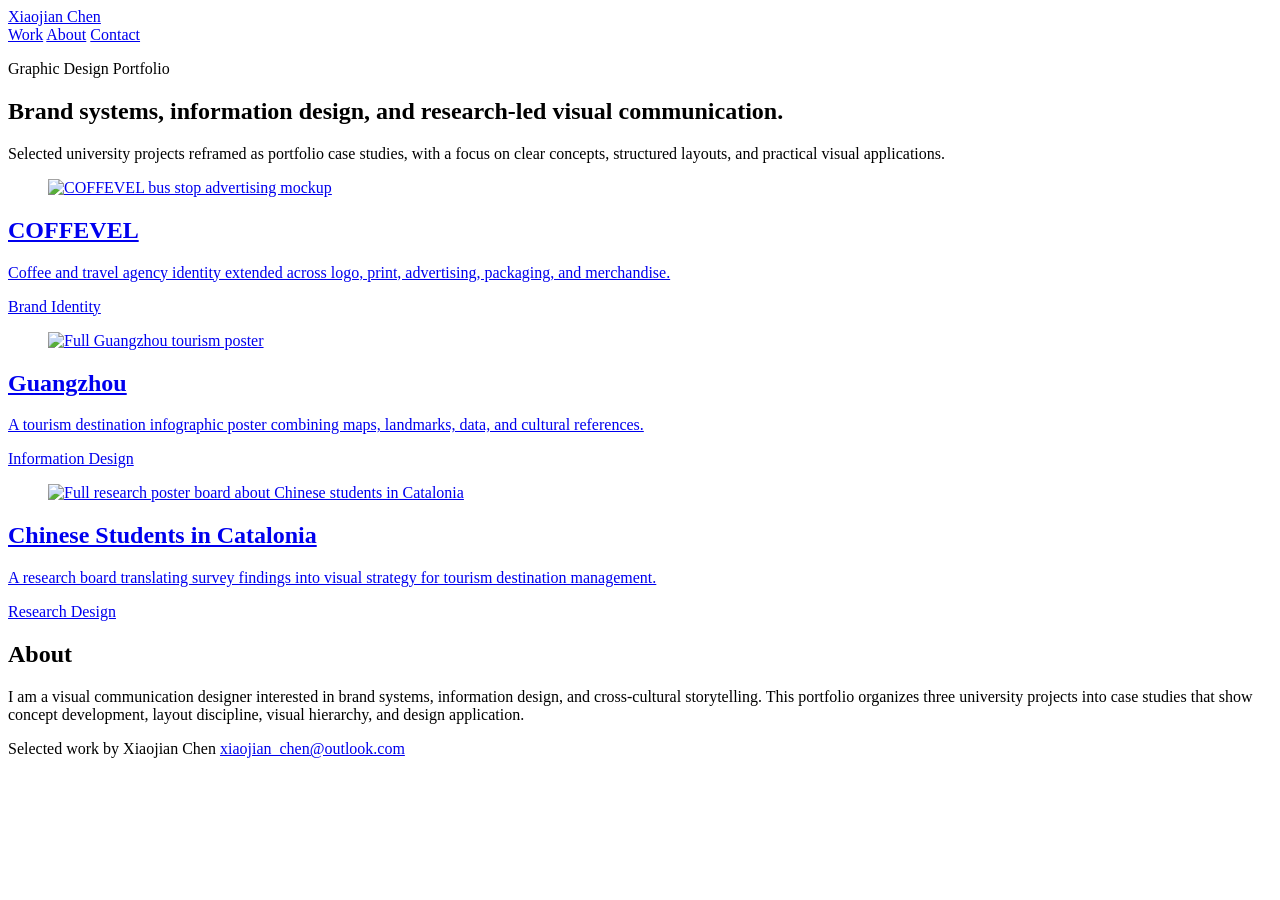
==== index.html @ 91327b77 "Add portfolio website files" ====
<!doctype html>
<html lang="en">
  <head>
    <meta charset="utf-8">
    <meta name="viewport" content="width=device-width, initial-scale=1">
    <title>Xiaojian Chen - Graphic Design Portfolio</title>
    <meta name="description" content="Selected graphic design work by Xiaojian Chen: brand identity, infographic design, and research-based information design.">
    <link rel="icon" href="favicon.svg" type="image/svg+xml">
    <link rel="stylesheet" href="styles.css">
  </head>
  <body>
    <header class="site-header">
      <a class="brand" href="index.html">Xiaojian Chen</a>
      <nav class="nav" aria-label="Main navigation">
        <a href="#work">Work</a>
        <a href="#about">About</a>
        <a href="mailto:xiaojian_chen@outlook.com">Contact</a>
      </nav>
    </header>

    <main class="page">
      <section class="home-hero">
        <p class="eyebrow">Graphic Design Portfolio</p>
        <h1>Brand systems, information design, and research-led visual communication.</h1>
        <p>Selected university projects reframed as portfolio case studies, with a focus on clear concepts, structured layouts, and practical visual applications.</p>
      </section>

      <section class="project-grid" id="work" aria-label="Selected projects">
        <a class="project-card" href="projects/coffevel.html">
          <figure>
            <img src="assets/coffevel/bus-ad.jpg" alt="COFFEVEL bus stop advertising mockup">
          </figure>
          <div class="project-card-content">
            <h2>COFFEVEL</h2>
            <p>Coffee and travel agency identity extended across logo, print, advertising, packaging, and merchandise.</p>
            <span class="tag">Brand Identity</span>
          </div>
        </a>

        <a class="project-card" href="projects/guangzhou.html">
          <figure class="poster-thumb">
            <img src="assets/guangzhou/full-poster.jpg" alt="Full Guangzhou tourism poster">
          </figure>
          <div class="project-card-content">
            <h2>Guangzhou</h2>
            <p>A tourism destination infographic poster combining maps, landmarks, data, and cultural references.</p>
            <span class="tag">Information Design</span>
          </div>
        </a>

        <a class="project-card" href="projects/tfg.html">
          <figure class="poster-thumb">
            <img src="assets/tfg/full-board.jpg" alt="Full research poster board about Chinese students in Catalonia">
          </figure>
          <div class="project-card-content">
            <h2>Chinese Students in Catalonia</h2>
            <p>A research board translating survey findings into visual strategy for tourism destination management.</p>
            <span class="tag">Research Design</span>
          </div>
        </a>
      </section>

      <section class="about-band" id="about">
        <div class="about-inner">
          <h2>About</h2>
          <p>I am a visual communication designer interested in brand systems, information design, and cross-cultural storytelling. This portfolio organizes three university projects into case studies that show concept development, layout discipline, visual hierarchy, and design application.</p>
        </div>
      </section>
    </main>

    <footer class="site-footer">
      <div class="footer-inner">
        <span>Selected work by Xiaojian Chen</span>
        <a href="mailto:xiaojian_chen@outlook.com">xiaojian_chen@outlook.com</a>
      </div>
    </footer>
  </body>
</html>
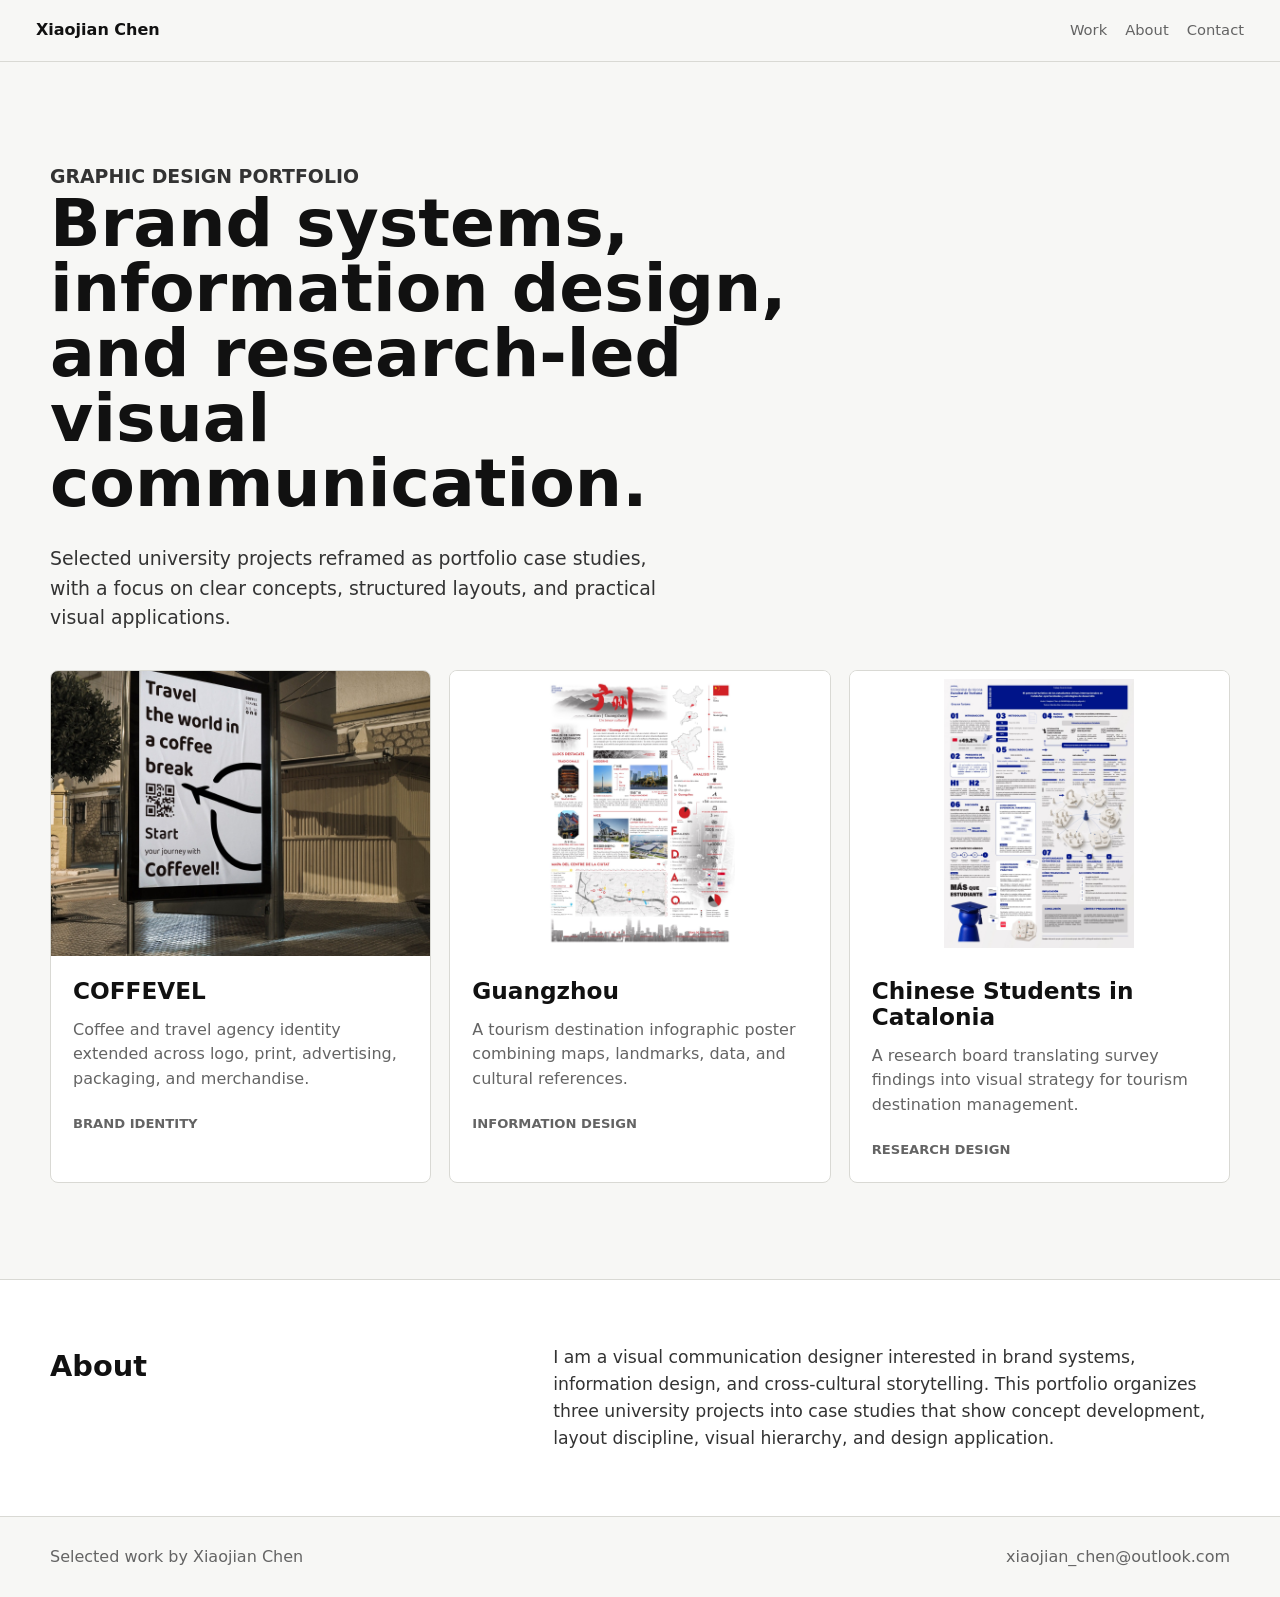
==== commit 0b9565cf: "Point root pages to uploaded asset folder" ====
--- a/index.html
+++ b/index.html
@@ -28,7 +28,7 @@
       <section class="project-grid" id="work" aria-label="Selected projects">
         <a class="project-card" href="projects/coffevel.html">
           <figure>
-            <img src="assets/coffevel/bus-ad.jpg" alt="COFFEVEL bus stop advertising mockup">
+            <img src="00_PORTFOLIO_READY/90_Website/assets/coffevel/bus-ad.jpg" alt="COFFEVEL bus stop advertising mockup">
           </figure>
           <div class="project-card-content">
             <h2>COFFEVEL</h2>
@@ -39,7 +39,7 @@
 
         <a class="project-card" href="projects/guangzhou.html">
           <figure class="poster-thumb">
-            <img src="assets/guangzhou/full-poster.jpg" alt="Full Guangzhou tourism poster">
+            <img src="00_PORTFOLIO_READY/90_Website/assets/guangzhou/full-poster.jpg" alt="Full Guangzhou tourism poster">
           </figure>
           <div class="project-card-content">
             <h2>Guangzhou</h2>
@@ -50,7 +50,7 @@
 
         <a class="project-card" href="projects/tfg.html">
           <figure class="poster-thumb">
-            <img src="assets/tfg/full-board.jpg" alt="Full research poster board about Chinese students in Catalonia">
+            <img src="00_PORTFOLIO_READY/90_Website/assets/tfg/full-board.jpg" alt="Full research poster board about Chinese students in Catalonia">
           </figure>
           <div class="project-card-content">
             <h2>Chinese Students in Catalonia</h2>
--- a/styles.css
+++ b/styles.css
@@ -0,0 +1,128 @@
+:root {
+  --ink: #111111;
+  --muted: #646464;
+  --line: #d9d9d4;
+  --paper: #f7f7f5;
+  --white: #ffffff;
+  --coffee: #5b3a22;
+  --red: #cf202d;
+  --blue: #071e91;
+  --max: 1180px;
+}
+
+* { box-sizing: border-box; }
+html { scroll-behavior: smooth; }
+body {
+  margin: 0;
+  background: var(--paper);
+  color: var(--ink);
+  font-family: Inter, ui-sans-serif, system-ui, -apple-system, BlinkMacSystemFont, "Segoe UI", sans-serif;
+  font-size: 16px;
+  line-height: 1.55;
+  letter-spacing: 0;
+}
+img { display: block; width: 100%; height: auto; }
+a { color: inherit; text-decoration: none; }
+.site-header {
+  position: sticky;
+  top: 0;
+  z-index: 20;
+  display: flex;
+  align-items: center;
+  justify-content: space-between;
+  gap: 24px;
+  padding: 18px 36px;
+  border-bottom: 1px solid var(--line);
+  background: rgba(247, 247, 245, 0.94);
+  backdrop-filter: blur(14px);
+}
+.brand { font-weight: 760; font-size: 1rem; }
+.nav { display: flex; align-items: center; gap: 18px; color: var(--muted); font-size: 0.92rem; }
+.nav a:hover, .brand:hover { color: var(--ink); }
+.page { min-height: 100vh; }
+.home-hero { width: min(var(--max), calc(100% - 48px)); margin: 0 auto; padding: 72px 0 38px; }
+.eyebrow { margin: 0 0 18px; color: var(--muted); font-size: 0.84rem; font-weight: 720; text-transform: uppercase; }
+.home-hero h1 { max-width: 780px; margin: 0; font-size: 4.15rem; line-height: 0.98; font-weight: 820; }
+.home-hero p { max-width: 620px; margin: 28px 0 0; color: #333333; font-size: 1.18rem; }
+.project-grid { display: grid; grid-template-columns: repeat(3, minmax(0, 1fr)); gap: 18px; width: min(var(--max), calc(100% - 48px)); margin: 0 auto 96px; }
+.project-card { display: flex; min-height: 100%; flex-direction: column; overflow: hidden; border: 1px solid var(--line); border-radius: 8px; background: var(--white); }
+.project-card:hover img { transform: scale(1.025); }
+.project-card figure { margin: 0; overflow: hidden; background: #eeeeea; aspect-ratio: 4 / 3; }
+.project-card figure.poster-thumb { background: var(--white); }
+.project-card img { height: 100%; object-fit: cover; transition: transform 280ms ease; }
+.project-card figure.poster-thumb img { padding: 8px; object-fit: contain; }
+.project-card-content { display: flex; min-height: 176px; flex-direction: column; padding: 22px; }
+.project-card h2 { margin: 0; font-size: 1.45rem; line-height: 1.12; }
+.project-card p { margin: 14px 0 0; color: var(--muted); }
+.tag { display: inline-flex; width: fit-content; margin-top: auto; padding-top: 22px; color: var(--muted); font-size: 0.82rem; font-weight: 720; text-transform: uppercase; }
+.about-band { border-top: 1px solid var(--line); background: var(--white); }
+.about-inner { display: grid; grid-template-columns: 0.8fr 1.2fr; gap: 52px; width: min(var(--max), calc(100% - 48px)); margin: 0 auto; padding: 64px 0; }
+.about-inner h2 { margin: 0; font-size: 1.8rem; }
+.about-inner p { margin: 0; color: #333333; font-size: 1.08rem; }
+.project-hero { position: relative; min-height: 78vh; display: flex; align-items: flex-end; overflow: hidden; background: #111111; }
+.simple-project-hero { width: min(var(--max), calc(100% - 48px)); margin: 0 auto; padding: 78px 0 44px; }
+.simple-project-hero h1 { max-width: 920px; margin: 0; font-size: 4.4rem; line-height: 0.96; font-weight: 830; }
+.simple-project-hero p:not(.eyebrow) { max-width: 700px; margin: 24px 0 0; color: #333333; font-size: 1.14rem; }
+.project-hero img { position: absolute; inset: 0; height: 100%; object-fit: cover; opacity: 0.7; }
+.project-hero::after { content: ""; position: absolute; inset: 0; background: linear-gradient(180deg, rgba(0, 0, 0, 0.12), rgba(0, 0, 0, 0.72)); }
+.project-hero-content { position: relative; z-index: 2; width: min(var(--max), calc(100% - 48px)); margin: 0 auto; padding: 0 0 72px; color: var(--white); }
+.project-hero-content h1 { max-width: 900px; margin: 0; font-size: 4.4rem; line-height: 0.96; font-weight: 830; }
+.project-hero-content p { max-width: 640px; margin: 22px 0 0; font-size: 1.14rem; color: rgba(255, 255, 255, 0.86); }
+.meta-band { border-bottom: 1px solid var(--line); background: var(--white); }
+.meta-grid { display: grid; grid-template-columns: repeat(4, minmax(0, 1fr)); gap: 28px; width: min(var(--max), calc(100% - 48px)); margin: 0 auto; padding: 28px 0; }
+.meta-label { margin: 0 0 4px; color: var(--muted); font-size: 0.78rem; font-weight: 760; text-transform: uppercase; }
+.meta-grid p { margin: 0; font-weight: 680; }
+.section { width: min(var(--max), calc(100% - 48px)); margin: 0 auto; padding: 76px 0; }
+.section + .section { border-top: 1px solid var(--line); }
+.section-kicker { margin: 0 0 14px; color: var(--muted); font-size: 0.82rem; font-weight: 760; text-transform: uppercase; }
+.section h2 { max-width: 760px; margin: 0; font-size: 2.7rem; line-height: 1.04; }
+.section-text { max-width: 660px; margin: 22px 0 0; color: #333333; font-size: 1.08rem; }
+.split { display: grid; grid-template-columns: 0.82fr 1.18fr; gap: 44px; align-items: center; }
+.split.reverse { grid-template-columns: 1.18fr 0.82fr; }
+.media-frame { overflow: hidden; border: 1px solid var(--line); border-radius: 8px; background: var(--white); }
+.media-frame img { height: 100%; object-fit: cover; background: var(--white); }
+.media-frame.square { aspect-ratio: 1 / 1; }
+.media-frame.wide { aspect-ratio: 16 / 10; }
+.media-frame.tall { aspect-ratio: 4 / 5; }
+.media-frame.a4-artwork { aspect-ratio: 1100 / 1555; }
+.media-frame.a4-artwork img, .media-frame.logo-specimen img { object-fit: contain; }
+.media-frame.logo-specimen img { padding: 40px; }
+.image-grid { display: grid; grid-template-columns: repeat(2, minmax(0, 1fr)); gap: 18px; margin-top: 34px; }
+.image-grid.three { grid-template-columns: repeat(3, minmax(0, 1fr)); }
+.full-bleed-image { overflow: hidden; border: 1px solid var(--line); border-radius: 8px; background: var(--white); }
+.stacked-media { margin-top: 30px; }
+.caption { margin: 12px 0 0; color: var(--muted); font-size: 0.9rem; }
+.poster-project .simple-project-hero { padding: 74px 0 34px; }
+.poster-project .simple-project-hero p:not(.eyebrow) { max-width: 780px; }
+.poster-board { padding-top: 0; }
+.theme-coffee .accent { color: var(--coffee); }
+.theme-red .accent { color: var(--red); }
+.theme-blue .accent { color: var(--blue); }
+.next-work { border-top: 1px solid var(--line); background: var(--ink); color: var(--white); }
+.next-inner { display: flex; align-items: center; justify-content: space-between; gap: 24px; width: min(var(--max), calc(100% - 48px)); margin: 0 auto; padding: 42px 0; }
+.next-inner p { margin: 0; color: rgba(255, 255, 255, 0.64); }
+.next-inner a { font-size: 1.5rem; font-weight: 780; }
+.site-footer { border-top: 1px solid var(--line); color: var(--muted); }
+.footer-inner { display: flex; justify-content: space-between; gap: 24px; width: min(var(--max), calc(100% - 48px)); margin: 0 auto; padding: 28px 0; }
+@media (max-width: 900px) {
+  .site-header { padding: 16px 22px; }
+  .home-hero, .simple-project-hero, .project-grid, .about-inner, .project-hero-content, .meta-grid, .section, .next-inner, .footer-inner { width: min(100% - 32px, var(--max)); }
+  .home-hero { padding-top: 54px; }
+  .poster-project .simple-project-hero { padding: 56px 0 28px; }
+  .home-hero h1, .simple-project-hero h1, .project-hero-content h1 { font-size: 3rem; }
+  .project-grid, .about-inner, .split, .split.reverse, .meta-grid { grid-template-columns: 1fr; }
+  .project-grid { margin-bottom: 64px; }
+  .project-card-content { min-height: 0; }
+  .section { padding: 60px 0; }
+  .poster-board { padding-top: 0; }
+  .section h2 { font-size: 2.1rem; }
+  .image-grid, .image-grid.three { grid-template-columns: 1fr; }
+  .next-inner, .footer-inner { align-items: flex-start; flex-direction: column; }
+}
+@media (max-width: 620px) {
+  .nav { gap: 12px; font-size: 0.84rem; }
+  .home-hero h1, .simple-project-hero h1, .project-hero-content h1 { font-size: 2.4rem; }
+  .home-hero p, .simple-project-hero p:not(.eyebrow), .project-hero-content p, .section-text, .about-inner p { font-size: 1rem; }
+  .project-hero { min-height: 72vh; }
+  .project-hero-content { padding-bottom: 48px; }
+}
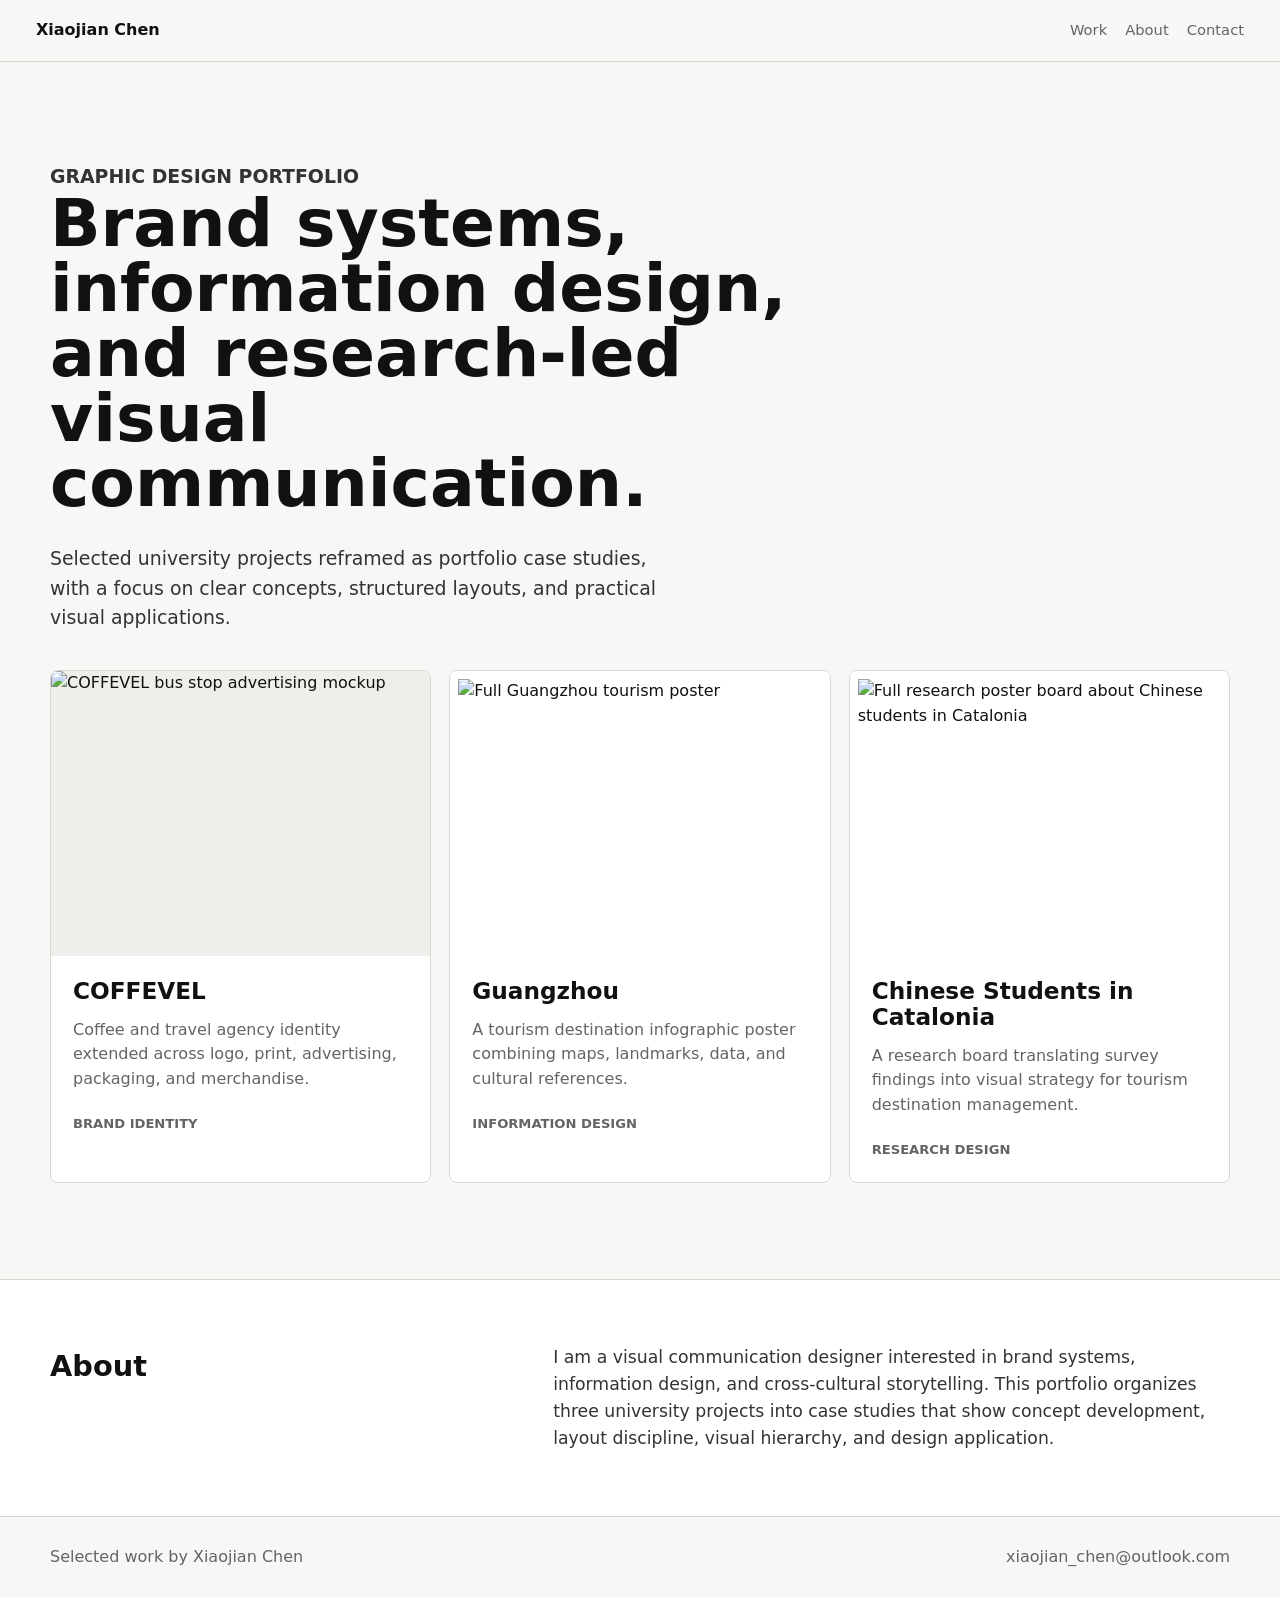
==== commit 5dff946e: "Restore root asset paths" ====
--- a/index.html
+++ b/index.html
@@ -28,7 +28,7 @@
       <section class="project-grid" id="work" aria-label="Selected projects">
         <a class="project-card" href="projects/coffevel.html">
           <figure>
-            <img src="00_PORTFOLIO_READY/90_Website/assets/coffevel/bus-ad.jpg" alt="COFFEVEL bus stop advertising mockup">
+            <img src="assets/coffevel/bus-ad.jpg" alt="COFFEVEL bus stop advertising mockup">
           </figure>
           <div class="project-card-content">
             <h2>COFFEVEL</h2>
@@ -39,7 +39,7 @@
 
         <a class="project-card" href="projects/guangzhou.html">
           <figure class="poster-thumb">
-            <img src="00_PORTFOLIO_READY/90_Website/assets/guangzhou/full-poster.jpg" alt="Full Guangzhou tourism poster">
+            <img src="assets/guangzhou/full-poster.jpg" alt="Full Guangzhou tourism poster">
           </figure>
           <div class="project-card-content">
             <h2>Guangzhou</h2>
@@ -50,7 +50,7 @@
 
         <a class="project-card" href="projects/tfg.html">
           <figure class="poster-thumb">
-            <img src="00_PORTFOLIO_READY/90_Website/assets/tfg/full-board.jpg" alt="Full research poster board about Chinese students in Catalonia">
+            <img src="assets/tfg/full-board.jpg" alt="Full research poster board about Chinese students in Catalonia">
           </figure>
           <div class="project-card-content">
             <h2>Chinese Students in Catalonia</h2>
